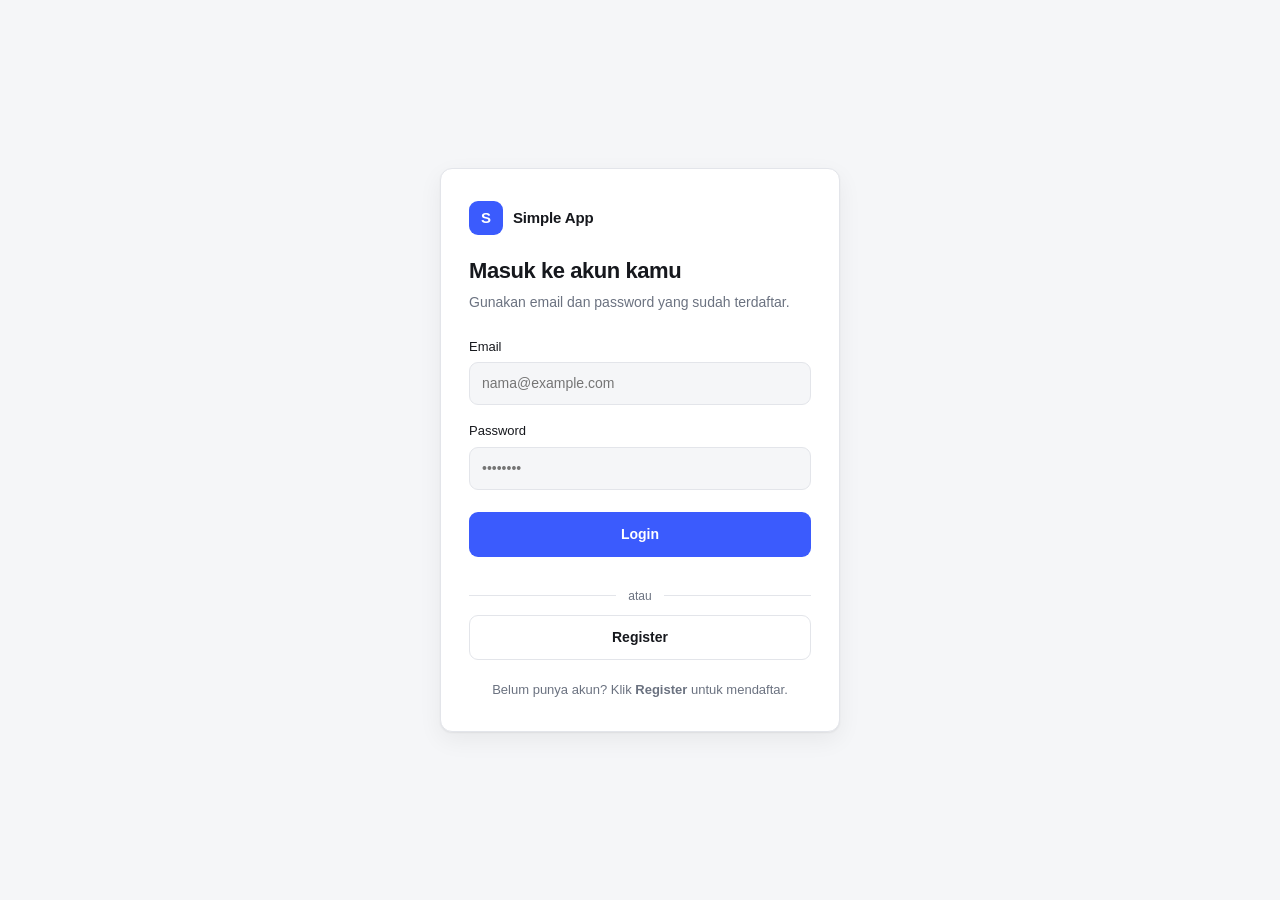
==== index.html @ a9358f08 "Add simple login, register and homepage Static prototype with three pages: login (email + password)," ====
<!doctype html>
<html lang="id">
<head>
  <meta charset="utf-8">
  <meta name="viewport" content="width=device-width, initial-scale=1">
  <title>Login — Simple App</title>
  <link rel="stylesheet" href="css/style.css">
</head>
<body>
  <div class="auth-wrap">
    <div class="card">
      <div class="brand">
        <div class="brand-mark">S</div>
        <div class="brand-name">Simple App</div>
      </div>

      <h1>Masuk ke akun kamu</h1>
      <p class="subtitle">Gunakan email dan password yang sudah terdaftar.</p>

      <div id="message" class="msg" role="alert" aria-live="polite"></div>

      <form id="login-form" novalidate>
        <div class="field">
          <label for="email">Email</label>
          <input type="email" id="email" name="email" autocomplete="email"
                 placeholder="nama@example.com" required>
        </div>

        <div class="field">
          <label for="password">Password</label>
          <input type="password" id="password" name="password"
                 autocomplete="current-password" placeholder="••••••••" required>
        </div>

        <div class="btn-row">
          <button type="submit" class="btn btn-primary">Login</button>
          <div class="divider">atau</div>
          <button type="button" class="btn btn-secondary" id="register-btn">Register</button>
        </div>
      </form>

      <p class="footnote">Belum punya akun? Klik <strong>Register</strong> untuk mendaftar.</p>
    </div>
  </div>

  <script src="js/auth.js"></script>
  <script>
    (function () {
      var form = document.getElementById('login-form');
      var message = document.getElementById('message');
      var submitBtn = form.querySelector('button[type="submit"]');

      function show(text, kind) {
        message.textContent = text;
        message.className = 'msg show ' + kind;
      }

      // Already signed in? Go straight to the homepage.
      if (Auth.currentUser()) {
        location.replace('home.html');
      }

      // A fresh registration lands here with ?registered=1
      if (new URLSearchParams(location.search).get('registered') === '1') {
        show('Akun berhasil dibuat. Silakan login.', 'success');
      }

      document.getElementById('register-btn').addEventListener('click', function () {
        location.href = 'register.html';
      });

      form.addEventListener('submit', function (event) {
        event.preventDefault();
        message.className = 'msg';

        var email = document.getElementById('email').value;
        var password = document.getElementById('password').value;

        if (!email || !password) {
          show('Email dan password wajib diisi.', 'error');
          return;
        }

        submitBtn.disabled = true;
        submitBtn.textContent = 'Memproses…';

        Auth.login(email, password)
          .then(function () {
            location.href = 'home.html';
          })
          .catch(function (err) {
            show(err.message, 'error');
            submitBtn.disabled = false;
            submitBtn.textContent = 'Login';
            document.getElementById('password').value = '';
          });
      });
    })();
  </script>
</body>
</html>
---- css/style.css ----
/* ---------- Design tokens ---------- */
:root {
  --bg: #f5f6f8;
  --surface: #ffffff;
  --border: #e3e5ea;
  --text: #16181d;
  --text-muted: #6b7280;
  --accent: #3b5bfd;
  --accent-hover: #2f4ae0;
  --accent-soft: #eef1ff;
  --danger: #c0392b;
  --danger-soft: #fdecea;
  --success: #1e7d55;
  --success-soft: #e6f5ee;
  --radius: 12px;
  --shadow: 0 1px 2px rgba(16, 18, 24, .06), 0 8px 24px rgba(16, 18, 24, .06);
  --font: -apple-system, BlinkMacSystemFont, "Segoe UI", Roboto, Helvetica, Arial, sans-serif;
}

@media (prefers-color-scheme: dark) {
  :root:not([data-theme="light"]) {
    --bg: #101216;
    --surface: #181b21;
    --border: #272b34;
    --text: #f2f3f5;
    --text-muted: #9aa1ad;
    --accent: #7d93ff;
    --accent-hover: #93a6ff;
    --accent-soft: #1d2233;
    --danger: #ff8a7a;
    --danger-soft: #2d1b1a;
    --success: #6fd6a8;
    --success-soft: #16281f;
    --shadow: 0 1px 2px rgba(0, 0, 0, .4), 0 8px 24px rgba(0, 0, 0, .35);
  }
}

:root[data-theme="dark"] {
  --bg: #101216;
  --surface: #181b21;
  --border: #272b34;
  --text: #f2f3f5;
  --text-muted: #9aa1ad;
  --accent: #7d93ff;
  --accent-hover: #93a6ff;
  --accent-soft: #1d2233;
  --danger: #ff8a7a;
  --danger-soft: #2d1b1a;
  --success: #6fd6a8;
  --success-soft: #16281f;
  --shadow: 0 1px 2px rgba(0, 0, 0, .4), 0 8px 24px rgba(0, 0, 0, .35);
}

* { box-sizing: border-box; }

body {
  margin: 0;
  min-height: 100vh;
  background: var(--bg);
  color: var(--text);
  font-family: var(--font);
  font-size: 15px;
  line-height: 1.5;
  -webkit-font-smoothing: antialiased;
}

a { color: var(--accent); text-decoration: none; }
a:hover { text-decoration: underline; }

/* ---------- Auth pages ---------- */
.auth-wrap {
  min-height: 100vh;
  display: flex;
  align-items: center;
  justify-content: center;
  padding: 32px 16px;
}

.card {
  width: 100%;
  max-width: 400px;
  background: var(--surface);
  border: 1px solid var(--border);
  border-radius: var(--radius);
  box-shadow: var(--shadow);
  padding: 32px 28px;
}

.brand {
  display: flex;
  align-items: center;
  gap: 10px;
  margin-bottom: 22px;
}

.brand-mark {
  width: 34px;
  height: 34px;
  border-radius: 9px;
  background: var(--accent);
  color: #fff;
  display: grid;
  place-items: center;
  font-weight: 700;
  font-size: 15px;
}

.brand-name { font-weight: 600; letter-spacing: -.01em; }

h1 {
  font-size: 22px;
  line-height: 1.3;
  margin: 0 0 6px;
  letter-spacing: -.02em;
}

.subtitle {
  margin: 0 0 24px;
  color: var(--text-muted);
  font-size: 14px;
}

.field { margin-bottom: 16px; }

label {
  display: block;
  font-size: 13px;
  font-weight: 500;
  margin-bottom: 6px;
}

input[type="email"],
input[type="password"],
input[type="text"] {
  width: 100%;
  padding: 10px 12px;
  font: inherit;
  font-size: 14px;
  color: var(--text);
  background: var(--bg);
  border: 1px solid var(--border);
  border-radius: 9px;
  transition: border-color .15s, box-shadow .15s;
}

input:focus {
  outline: none;
  border-color: var(--accent);
  box-shadow: 0 0 0 3px var(--accent-soft);
}

.hint {
  display: block;
  margin-top: 6px;
  font-size: 12px;
  color: var(--text-muted);
}

.btn {
  width: 100%;
  padding: 11px 16px;
  font: inherit;
  font-size: 14px;
  font-weight: 600;
  border-radius: 9px;
  border: 1px solid transparent;
  cursor: pointer;
  transition: background .15s, border-color .15s, color .15s;
}

.btn-primary { background: var(--accent); color: #fff; }
.btn-primary:hover { background: var(--accent-hover); }

.btn-secondary {
  background: transparent;
  color: var(--text);
  border-color: var(--border);
}
.btn-secondary:hover { border-color: var(--accent); color: var(--accent); }

.btn-row { display: grid; gap: 10px; margin-top: 22px; }

.divider {
  display: flex;
  align-items: center;
  gap: 12px;
  margin: 20px 0 0;
  color: var(--text-muted);
  font-size: 12px;
}
.divider::before,
.divider::after {
  content: "";
  flex: 1;
  height: 1px;
  background: var(--border);
}

.msg {
  display: none;
  margin-bottom: 18px;
  padding: 10px 12px;
  border-radius: 9px;
  font-size: 13px;
}
.msg.show { display: block; }
.msg.error { background: var(--danger-soft); color: var(--danger); }
.msg.success { background: var(--success-soft); color: var(--success); }

.footnote {
  margin: 20px 0 0;
  text-align: center;
  font-size: 13px;
  color: var(--text-muted);
}

/* ---------- Homepage ---------- */
.topbar {
  background: var(--surface);
  border-bottom: 1px solid var(--border);
  position: sticky;
  top: 0;
  z-index: 10;
}

.topbar-inner {
  max-width: 920px;
  margin: 0 auto;
  padding: 14px 16px;
  display: flex;
  align-items: center;
  justify-content: space-between;
  gap: 16px;
}

.topbar .brand { margin-bottom: 0; }

.btn-logout {
  width: auto;
  padding: 8px 14px;
  font-size: 13px;
  background: transparent;
  color: var(--text);
  border: 1px solid var(--border);
  border-radius: 8px;
  cursor: pointer;
  font-family: inherit;
  font-weight: 500;
}
.btn-logout:hover { border-color: var(--danger); color: var(--danger); }

main.page {
  max-width: 920px;
  margin: 0 auto;
  padding: 36px 16px 64px;
}

.hero h1 { font-size: 28px; margin-bottom: 8px; }
.hero p { color: var(--text-muted); margin: 0; }

.grid {
  display: grid;
  grid-template-columns: repeat(auto-fit, minmax(230px, 1fr));
  gap: 16px;
  margin-top: 28px;
}

.tile {
  background: var(--surface);
  border: 1px solid var(--border);
  border-radius: var(--radius);
  padding: 20px;
}

.tile h2 {
  font-size: 15px;
  margin: 0 0 6px;
  letter-spacing: -.01em;
}

.tile p {
  margin: 0;
  font-size: 14px;
  color: var(--text-muted);
}

.tile .stat {
  font-size: 26px;
  font-weight: 700;
  letter-spacing: -.02em;
  margin: 0 0 2px;
}

.note {
  margin-top: 28px;
  padding: 14px 16px;
  border-left: 3px solid var(--accent);
  background: var(--accent-soft);
  border-radius: 0 9px 9px 0;
  font-size: 13px;
  color: var(--text-muted);
}

@media (max-width: 480px) {
  .card { padding: 26px 20px; }
  .hero h1 { font-size: 23px; }
}
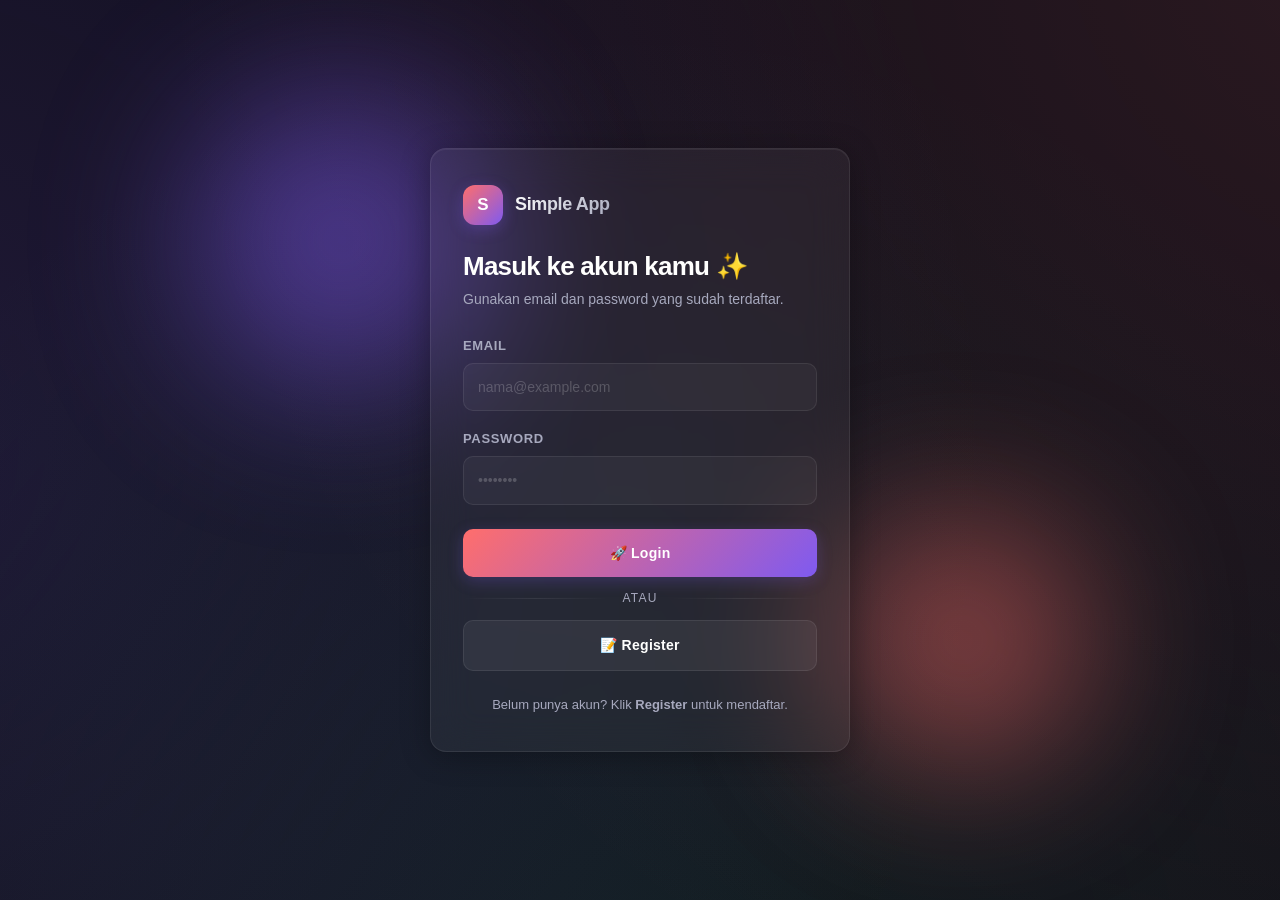
==== commit 4a69c6d9: "✨ Revamp UI: glassmorphism, animated gradients, micro-interactions" ====
--- a/index.html
+++ b/index.html
@@ -14,7 +14,7 @@
         <div class="brand-name">Simple App</div>
       </div>
 
-      <h1>Masuk ke akun kamu</h1>
+      <h1>Masuk ke akun kamu ✨</h1>
       <p class="subtitle">Gunakan email dan password yang sudah terdaftar.</p>
 
       <div id="message" class="msg" role="alert" aria-live="polite"></div>
@@ -33,9 +33,9 @@
         </div>
 
         <div class="btn-row">
-          <button type="submit" class="btn btn-primary">Login</button>
+          <button type="submit" class="btn btn-primary">🚀 Login</button>
           <div class="divider">atau</div>
-          <button type="button" class="btn btn-secondary" id="register-btn">Register</button>
+          <button type="button" class="btn btn-secondary" id="register-btn">📝 Register</button>
         </div>
       </form>
 
@@ -62,7 +62,7 @@
 
       // A fresh registration lands here with ?registered=1
       if (new URLSearchParams(location.search).get('registered') === '1') {
-        show('Akun berhasil dibuat. Silakan login.', 'success');
+        show('🎉 Akun berhasil dibuat. Silakan login.', 'success');
       }
 
       document.getElementById('register-btn').addEventListener('click', function () {
@@ -82,7 +82,7 @@
         }
 
         submitBtn.disabled = true;
-        submitBtn.textContent = 'Memproses…';
+        submitBtn.textContent = '⏳ Memproses…';
 
         Auth.login(email, password)
           .then(function () {
@@ -91,7 +91,7 @@
           .catch(function (err) {
             show(err.message, 'error');
             submitBtn.disabled = false;
-            submitBtn.textContent = 'Login';
+            submitBtn.textContent = '🚀 Login';
             document.getElementById('password').value = '';
           });
       });
--- a/css/style.css
+++ b/css/style.css
@@ -1,55 +1,35 @@
 /* ---------- Design tokens ---------- */
 :root {
-  --bg: #f5f6f8;
-  --surface: #ffffff;
-  --border: #e3e5ea;
-  --text: #16181d;
-  --text-muted: #6b7280;
-  --accent: #3b5bfd;
-  --accent-hover: #2f4ae0;
-  --accent-soft: #eef1ff;
-  --danger: #c0392b;
-  --danger-soft: #fdecea;
-  --success: #1e7d55;
-  --success-soft: #e6f5ee;
-  --radius: 12px;
-  --shadow: 0 1px 2px rgba(16, 18, 24, .06), 0 8px 24px rgba(16, 18, 24, .06);
-  --font: -apple-system, BlinkMacSystemFont, "Segoe UI", Roboto, Helvetica, Arial, sans-serif;
-}
-
-@media (prefers-color-scheme: dark) {
-  :root:not([data-theme="light"]) {
-    --bg: #101216;
-    --surface: #181b21;
-    --border: #272b34;
-    --text: #f2f3f5;
-    --text-muted: #9aa1ad;
-    --accent: #7d93ff;
-    --accent-hover: #93a6ff;
-    --accent-soft: #1d2233;
-    --danger: #ff8a7a;
-    --danger-soft: #2d1b1a;
-    --success: #6fd6a8;
-    --success-soft: #16281f;
-    --shadow: 0 1px 2px rgba(0, 0, 0, .4), 0 8px 24px rgba(0, 0, 0, .35);
-  }
-}
-
-:root[data-theme="dark"] {
-  --bg: #101216;
-  --surface: #181b21;
-  --border: #272b34;
-  --text: #f2f3f5;
-  --text-muted: #9aa1ad;
-  --accent: #7d93ff;
-  --accent-hover: #93a6ff;
-  --accent-soft: #1d2233;
-  --danger: #ff8a7a;
-  --danger-soft: #2d1b1a;
-  --success: #6fd6a8;
-  --success-soft: #16281f;
-  --shadow: 0 1px 2px rgba(0, 0, 0, .4), 0 8px 24px rgba(0, 0, 0, .35);
-}
+  --bg: #0f0e17;
+  --surface: rgba(255, 255, 255, 0.06);
+  --surface-solid: #1a1a2e;
+  --border: rgba(255, 255, 255, 0.08);
+  --text: #fffffe;
+  --text-muted: #a7a9be;
+  --accent: #ff6e6c;
+  --accent-hover: #ff8a88;
+  --accent-soft: rgba(255, 110, 108, 0.12);
+  --secondary: #7f5af0;
+  --secondary-hover: #9b7bfc;
+  --secondary-soft: rgba(127, 90, 240, 0.12);
+  --danger: #ff6e6c;
+  --danger-soft: rgba(255, 110, 108, 0.12);
+  --success: #2cb67d;
+  --success-soft: rgba(44, 182, 125, 0.12);
+  --radius: 16px;
+  --radius-sm: 10px;
+  --shadow: 0 4px 30px rgba(0, 0, 0, 0.3);
+  --glass-blur: blur(20px);
+  --font: 'Inter', -apple-system, BlinkMacSystemFont, "Segoe UI", Roboto, Helvetica, Arial, sans-serif;
+
+  /* Gradient palette */
+  --grad-1: #ff6e6c;
+  --grad-2: #7f5af0;
+  --grad-3: #2cb67d;
+  --grad-4: #e45858;
+}
+
+@import url('https://fonts.googleapis.com/css2?family=Inter:wght@400;500;600;700;800&display=swap');
 
 * { box-sizing: border-box; }
 
@@ -60,12 +40,36 @@
   color: var(--text);
   font-family: var(--font);
   font-size: 15px;
-  line-height: 1.5;
+  line-height: 1.6;
   -webkit-font-smoothing: antialiased;
-}
-
-a { color: var(--accent); text-decoration: none; }
-a:hover { text-decoration: underline; }
+  overflow-x: hidden;
+}
+
+/* ---------- Animated background ---------- */
+body::before {
+  content: "";
+  position: fixed;
+  top: -50%;
+  left: -50%;
+  width: 200%;
+  height: 200%;
+  background:
+    radial-gradient(circle at 20% 50%, rgba(127, 90, 240, 0.15) 0%, transparent 50%),
+    radial-gradient(circle at 80% 20%, rgba(255, 110, 108, 0.12) 0%, transparent 50%),
+    radial-gradient(circle at 50% 80%, rgba(44, 182, 125, 0.1) 0%, transparent 50%);
+  animation: bgShift 15s ease-in-out infinite alternate;
+  z-index: -1;
+  pointer-events: none;
+}
+
+@keyframes bgShift {
+  0%   { transform: translate(0, 0) rotate(0deg); }
+  50%  { transform: translate(-5%, 3%) rotate(3deg); }
+  100% { transform: translate(3%, -5%) rotate(-2deg); }
+}
+
+a { color: var(--accent); text-decoration: none; transition: color .2s; }
+a:hover { color: var(--accent-hover); text-decoration: underline; }
 
 /* ---------- Auth pages ---------- */
 .auth-wrap {
@@ -74,79 +78,150 @@
   align-items: center;
   justify-content: center;
   padding: 32px 16px;
+  position: relative;
+}
+
+/* Floating orbs behind the card */
+.auth-wrap::before,
+.auth-wrap::after {
+  content: "";
+  position: absolute;
+  border-radius: 50%;
+  filter: blur(80px);
+  opacity: 0.5;
+  z-index: 0;
+  animation: float 8s ease-in-out infinite alternate;
+}
+
+.auth-wrap::before {
+  width: 300px;
+  height: 300px;
+  background: var(--secondary);
+  top: 10%;
+  left: 15%;
+}
+
+.auth-wrap::after {
+  width: 250px;
+  height: 250px;
+  background: var(--accent);
+  bottom: 15%;
+  right: 15%;
+  animation-delay: -4s;
+}
+
+@keyframes float {
+  0%   { transform: translate(0, 0) scale(1); }
+  100% { transform: translate(30px, -20px) scale(1.1); }
 }
 
 .card {
   width: 100%;
-  max-width: 400px;
-  background: var(--surface);
+  max-width: 420px;
+  background: rgba(255, 255, 255, 0.05);
+  backdrop-filter: var(--glass-blur);
+  -webkit-backdrop-filter: var(--glass-blur);
   border: 1px solid var(--border);
   border-radius: var(--radius);
-  box-shadow: var(--shadow);
-  padding: 32px 28px;
+  box-shadow:
+    var(--shadow),
+    inset 0 1px 0 rgba(255, 255, 255, 0.06);
+  padding: 36px 32px;
+  position: relative;
+  z-index: 1;
+  animation: cardIn 0.6s cubic-bezier(0.16, 1, 0.3, 1) forwards;
+  opacity: 0;
+  transform: translateY(20px);
+}
+
+@keyframes cardIn {
+  to { opacity: 1; transform: translateY(0); }
 }
 
 .brand {
   display: flex;
   align-items: center;
-  gap: 10px;
-  margin-bottom: 22px;
+  gap: 12px;
+  margin-bottom: 26px;
 }
 
 .brand-mark {
-  width: 34px;
-  height: 34px;
-  border-radius: 9px;
-  background: var(--accent);
+  width: 40px;
+  height: 40px;
+  border-radius: 12px;
+  background: linear-gradient(135deg, var(--accent) 0%, var(--secondary) 100%);
   color: #fff;
   display: grid;
   place-items: center;
+  font-weight: 800;
+  font-size: 17px;
+  box-shadow: 0 4px 15px rgba(127, 90, 240, 0.3);
+  transition: transform .3s cubic-bezier(0.34, 1.56, 0.64, 1);
+}
+
+.brand-mark:hover {
+  transform: rotate(-8deg) scale(1.1);
+}
+
+.brand-name {
   font-weight: 700;
-  font-size: 15px;
-}
-
-.brand-name { font-weight: 600; letter-spacing: -.01em; }
+  font-size: 18px;
+  letter-spacing: -.02em;
+  background: linear-gradient(135deg, var(--text) 0%, var(--text-muted) 100%);
+  -webkit-background-clip: text;
+  -webkit-text-fill-color: transparent;
+  background-clip: text;
+}
 
 h1 {
-  font-size: 22px;
-  line-height: 1.3;
+  font-size: 26px;
+  line-height: 1.2;
   margin: 0 0 6px;
-  letter-spacing: -.02em;
+  letter-spacing: -.03em;
+  font-weight: 800;
 }
 
 .subtitle {
-  margin: 0 0 24px;
+  margin: 0 0 26px;
   color: var(--text-muted);
   font-size: 14px;
 }
 
-.field { margin-bottom: 16px; }
+.field { margin-bottom: 18px; }
 
 label {
   display: block;
   font-size: 13px;
-  font-weight: 500;
+  font-weight: 600;
   margin-bottom: 6px;
+  color: var(--text-muted);
+  text-transform: uppercase;
+  letter-spacing: 0.05em;
 }
 
 input[type="email"],
 input[type="password"],
 input[type="text"] {
   width: 100%;
-  padding: 10px 12px;
+  padding: 12px 14px;
   font: inherit;
   font-size: 14px;
   color: var(--text);
-  background: var(--bg);
+  background: rgba(255, 255, 255, 0.04);
   border: 1px solid var(--border);
-  border-radius: 9px;
-  transition: border-color .15s, box-shadow .15s;
+  border-radius: var(--radius-sm);
+  transition: all .25s ease;
+}
+
+input::placeholder {
+  color: rgba(255, 255, 255, 0.2);
 }
 
 input:focus {
   outline: none;
-  border-color: var(--accent);
-  box-shadow: 0 0 0 3px var(--accent-soft);
+  border-color: var(--secondary);
+  box-shadow: 0 0 0 3px var(--secondary-soft), 0 0 20px rgba(127, 90, 240, 0.1);
+  background: rgba(255, 255, 255, 0.06);
 }
 
 .hint {
@@ -156,59 +231,107 @@
   color: var(--text-muted);
 }
 
+/* ---------- Buttons ---------- */
 .btn {
   width: 100%;
-  padding: 11px 16px;
+  padding: 13px 20px;
   font: inherit;
   font-size: 14px;
-  font-weight: 600;
-  border-radius: 9px;
-  border: 1px solid transparent;
+  font-weight: 700;
+  border-radius: var(--radius-sm);
+  border: none;
   cursor: pointer;
-  transition: background .15s, border-color .15s, color .15s;
-}
-
-.btn-primary { background: var(--accent); color: #fff; }
-.btn-primary:hover { background: var(--accent-hover); }
+  transition: all .25s cubic-bezier(0.34, 1.56, 0.64, 1);
+  position: relative;
+  overflow: hidden;
+  letter-spacing: 0.02em;
+}
+
+.btn::after {
+  content: "";
+  position: absolute;
+  inset: 0;
+  background: linear-gradient(rgba(255,255,255,0.15), transparent);
+  opacity: 0;
+  transition: opacity .25s;
+}
+
+.btn:hover::after { opacity: 1; }
+
+.btn-primary {
+  background: linear-gradient(135deg, var(--accent) 0%, var(--secondary) 100%);
+  color: #fff;
+  box-shadow: 0 4px 15px rgba(127, 90, 240, 0.25);
+}
+.btn-primary:hover {
+  transform: translateY(-2px);
+  box-shadow: 0 8px 25px rgba(127, 90, 240, 0.35);
+}
+.btn-primary:active {
+  transform: translateY(0);
+}
 
 .btn-secondary {
-  background: transparent;
+  background: rgba(255, 255, 255, 0.06);
   color: var(--text);
-  border-color: var(--border);
-}
-.btn-secondary:hover { border-color: var(--accent); color: var(--accent); }
-
-.btn-row { display: grid; gap: 10px; margin-top: 22px; }
+  border: 1px solid var(--border);
+}
+.btn-secondary:hover {
+  border-color: var(--secondary);
+  color: var(--secondary);
+  background: var(--secondary-soft);
+  transform: translateY(-2px);
+}
+
+.btn-row { display: grid; gap: 12px; margin-top: 24px; }
 
 .divider {
   display: flex;
   align-items: center;
-  gap: 12px;
-  margin: 20px 0 0;
+  gap: 14px;
+  margin: 0;
   color: var(--text-muted);
   font-size: 12px;
+  text-transform: uppercase;
+  letter-spacing: 0.1em;
 }
 .divider::before,
 .divider::after {
   content: "";
   flex: 1;
   height: 1px;
-  background: var(--border);
-}
-
+  background: linear-gradient(90deg, transparent, var(--border), transparent);
+}
+
+/* ---------- Messages ---------- */
 .msg {
   display: none;
-  margin-bottom: 18px;
-  padding: 10px 12px;
-  border-radius: 9px;
+  margin-bottom: 20px;
+  padding: 12px 14px;
+  border-radius: var(--radius-sm);
   font-size: 13px;
-}
-.msg.show { display: block; }
-.msg.error { background: var(--danger-soft); color: var(--danger); }
-.msg.success { background: var(--success-soft); color: var(--success); }
+  font-weight: 500;
+  border-left: 3px solid transparent;
+}
+.msg.show { display: block; animation: msgIn .3s ease; }
+.msg.error {
+  background: var(--danger-soft);
+  color: var(--danger);
+  border-left-color: var(--danger);
+}
+.msg.success {
+  background: var(--success-soft);
+  color: var(--success);
+  border-left-color: var(--success);
+}
+
+@keyframes msgIn {
+  from { opacity: 0; transform: translateY(-8px); }
+  to   { opacity: 1; transform: translateY(0); }
+}
 
 .footnote {
-  margin: 20px 0 0;
+  margin: 24px 0 0;
   text-align: center;
   font-size: 13px;
   color: var(--text-muted);
@@ -216,7 +339,9 @@
 
 /* ---------- Homepage ---------- */
 .topbar {
-  background: var(--surface);
+  background: rgba(255, 255, 255, 0.03);
+  backdrop-filter: blur(16px);
+  -webkit-backdrop-filter: blur(16px);
   border-bottom: 1px solid var(--border);
   position: sticky;
   top: 0;
@@ -224,9 +349,9 @@
 }
 
 .topbar-inner {
-  max-width: 920px;
+  max-width: 1000px;
   margin: 0 auto;
-  padding: 14px 16px;
+  padding: 16px 20px;
   display: flex;
   align-items: center;
   justify-content: space-between;
@@ -237,71 +362,196 @@
 
 .btn-logout {
   width: auto;
-  padding: 8px 14px;
+  padding: 8px 18px;
   font-size: 13px;
-  background: transparent;
-  color: var(--text);
+  font-weight: 600;
+  background: rgba(255, 255, 255, 0.05);
+  color: var(--text-muted);
   border: 1px solid var(--border);
-  border-radius: 8px;
+  border-radius: var(--radius-sm);
   cursor: pointer;
   font-family: inherit;
-  font-weight: 500;
-}
-.btn-logout:hover { border-color: var(--danger); color: var(--danger); }
+  transition: all .25s ease;
+}
+.btn-logout:hover {
+  border-color: var(--danger);
+  color: var(--danger);
+  background: var(--danger-soft);
+}
 
 main.page {
-  max-width: 920px;
+  max-width: 1000px;
   margin: 0 auto;
-  padding: 36px 16px 64px;
-}
-
-.hero h1 { font-size: 28px; margin-bottom: 8px; }
-.hero p { color: var(--text-muted); margin: 0; }
+  padding: 40px 20px 80px;
+}
+
+/* Hero section with gradient text */
+.hero {
+  margin-bottom: 8px;
+  animation: fadeUp .6s ease forwards;
+  opacity: 0;
+}
+
+@keyframes fadeUp {
+  from { opacity: 0; transform: translateY(16px); }
+  to   { opacity: 1; transform: translateY(0); }
+}
+
+.hero h1 {
+  font-size: 36px;
+  margin-bottom: 8px;
+  font-weight: 800;
+  background: linear-gradient(135deg, var(--text) 0%, var(--accent) 50%, var(--secondary) 100%);
+  -webkit-background-clip: text;
+  -webkit-text-fill-color: transparent;
+  background-clip: text;
+  background-size: 200% auto;
+  animation: shimmer 3s ease-in-out infinite alternate;
+}
+
+@keyframes shimmer {
+  from { background-position: 0% center; }
+  to   { background-position: 100% center; }
+}
+
+.hero p { color: var(--text-muted); margin: 0; font-size: 16px; }
 
 .grid {
   display: grid;
-  grid-template-columns: repeat(auto-fit, minmax(230px, 1fr));
-  gap: 16px;
-  margin-top: 28px;
+  grid-template-columns: repeat(auto-fit, minmax(260px, 1fr));
+  gap: 18px;
+  margin-top: 32px;
 }
 
 .tile {
-  background: var(--surface);
+  background: rgba(255, 255, 255, 0.04);
+  backdrop-filter: blur(10px);
+  -webkit-backdrop-filter: blur(10px);
   border: 1px solid var(--border);
   border-radius: var(--radius);
-  padding: 20px;
+  padding: 24px;
+  transition: all .3s cubic-bezier(0.34, 1.56, 0.64, 1);
+  position: relative;
+  overflow: hidden;
+  cursor: default;
+
+  /* stagger animation */
+  animation: tileIn .5s ease forwards;
+  opacity: 0;
+  transform: translateY(20px);
+}
+
+.tile:nth-child(1) { animation-delay: .1s; }
+.tile:nth-child(2) { animation-delay: .2s; }
+.tile:nth-child(3) { animation-delay: .3s; }
+
+@keyframes tileIn {
+  to { opacity: 1; transform: translateY(0); }
+}
+
+/* Gradient accent border on hover */
+.tile::before {
+  content: "";
+  position: absolute;
+  top: 0;
+  left: 0;
+  right: 0;
+  height: 3px;
+  background: linear-gradient(90deg, var(--accent), var(--secondary), var(--success));
+  transform: scaleX(0);
+  transform-origin: left;
+  transition: transform .4s ease;
+}
+
+.tile:hover::before {
+  transform: scaleX(1);
+}
+
+.tile:hover {
+  transform: translateY(-4px);
+  border-color: rgba(255, 255, 255, 0.12);
+  box-shadow: 0 8px 30px rgba(0, 0, 0, 0.3);
+}
+
+/* Glow effect on hover */
+.tile::after {
+  content: "";
+  position: absolute;
+  top: -50%;
+  left: -50%;
+  width: 200%;
+  height: 200%;
+  background: radial-gradient(circle at center, rgba(127, 90, 240, 0.05) 0%, transparent 70%);
+  opacity: 0;
+  transition: opacity .3s;
+}
+
+.tile:hover::after {
+  opacity: 1;
 }
 
 .tile h2 {
   font-size: 15px;
+  font-weight: 700;
   margin: 0 0 6px;
   letter-spacing: -.01em;
+  position: relative;
+  z-index: 1;
 }
 
 .tile p {
   margin: 0;
   font-size: 14px;
   color: var(--text-muted);
+  position: relative;
+  z-index: 1;
 }
 
 .tile .stat {
-  font-size: 26px;
-  font-weight: 700;
-  letter-spacing: -.02em;
-  margin: 0 0 2px;
-}
+  font-size: 32px;
+  font-weight: 800;
+  letter-spacing: -.03em;
+  margin: 0 0 4px;
+  position: relative;
+  z-index: 1;
+}
+
+/* Color-code the stat tiles */
+.grid:first-of-type .tile:nth-child(1) .stat { color: var(--accent); }
+.grid:first-of-type .tile:nth-child(2) .stat { color: var(--secondary); }
+.grid:first-of-type .tile:nth-child(3) .stat { color: var(--success); }
 
 .note {
-  margin-top: 28px;
-  padding: 14px 16px;
-  border-left: 3px solid var(--accent);
-  background: var(--accent-soft);
-  border-radius: 0 9px 9px 0;
+  margin-top: 36px;
+  padding: 16px 20px;
+  border-left: 3px solid var(--secondary);
+  background: var(--secondary-soft);
+  border-radius: 0 var(--radius-sm) var(--radius-sm) 0;
   font-size: 13px;
   color: var(--text-muted);
-}
-
+  backdrop-filter: blur(10px);
+}
+
+/* ---------- Responsive ---------- */
 @media (max-width: 480px) {
-  .card { padding: 26px 20px; }
-  .hero h1 { font-size: 23px; }
-}
+  .card { padding: 28px 22px; }
+  .hero h1 { font-size: 26px; }
+  .grid { grid-template-columns: 1fr; }
+}
+
+/* ---------- Scrollbar ---------- */
+::-webkit-scrollbar { width: 6px; }
+::-webkit-scrollbar-track { background: transparent; }
+::-webkit-scrollbar-thumb {
+  background: rgba(255, 255, 255, 0.1);
+  border-radius: 3px;
+}
+::-webkit-scrollbar-thumb:hover {
+  background: rgba(255, 255, 255, 0.2);
+}
+
+/* ---------- Selection ---------- */
+::selection {
+  background: rgba(127, 90, 240, 0.3);
+  color: #fff;
+}
